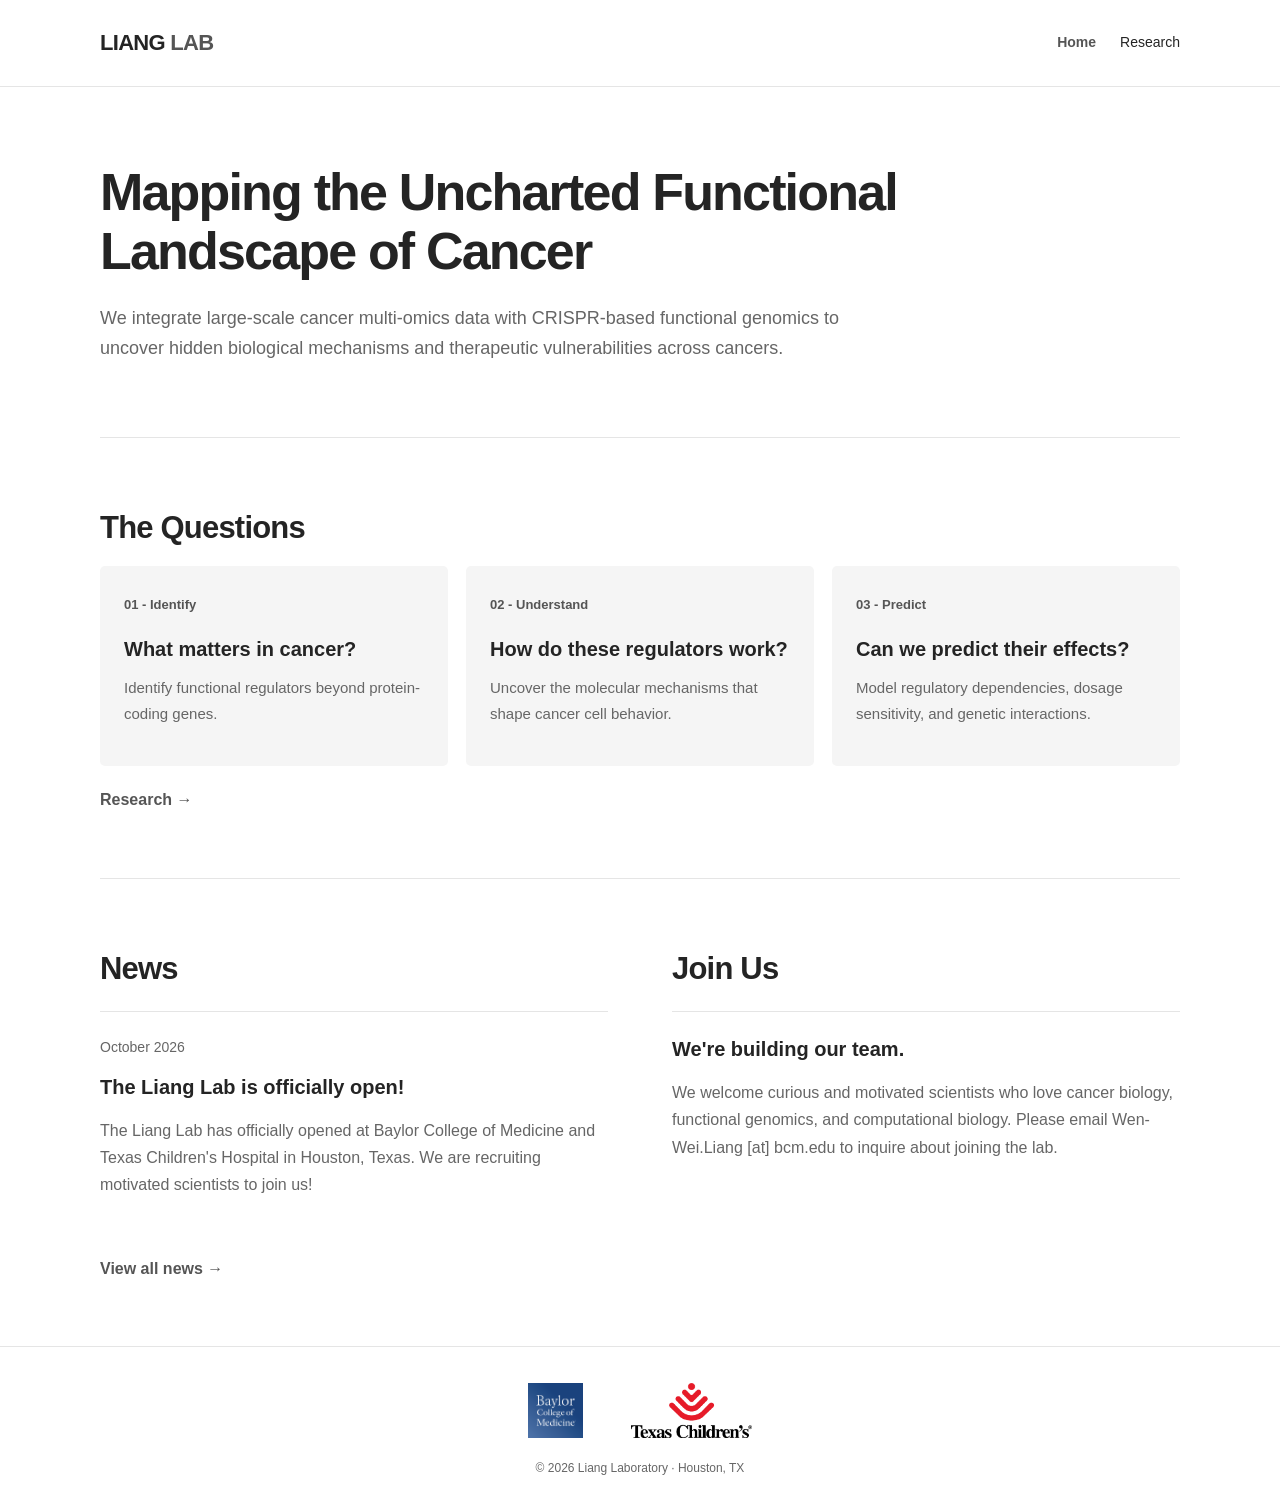
==== index.html @ f44374d0 "update research page" ====
<!doctype html>
<html lang="en">

<head>
    <meta charset="utf-8">
    <meta name="viewport" content="width=device-width,initial-scale=1">
    <meta name="description"
        content="Liang Laboratory studies the regulatory landscape of cancer using functional genomics and large-scale data.">
    <title>Functional Cancer Genomics | Liang Lab</title>
    <link rel="stylesheet" href="style.css?v=5">
</head>

<body>
    <header>
        <div class="wrap nav"><a class="brand" href="index.html">LIANG <span>LAB</span></a>
            <nav aria-label="Main navigation">
                <a href="index.html" aria-current="page">Home</a>
                <a href="research.html">Research</a>
            </nav>
        </div>
    </header>
    <main class="wrap">
        <div class="hero">
            <h1>Mapping the Uncharted Functional Landscape of Cancer</h1>
            <p class="intro">We integrate large-scale cancer multi-omics data with CRISPR-based functional genomics to
                uncover hidden biological mechanisms and therapeutic vulnerabilities across cancers.</p>
        </div>
        <section>
            <h2>The Questions</h2>

            <div class="cards">
                <article class="card">
                    <div class="number">01 - Identify</div>
                    <h3>What matters in cancer?</h3>
                    <p>Identify functional regulators beyond protein-coding genes.</p>
                </article>

                <article class="card">
                    <div class="number">02 - Understand</div>
                    <h3>How do these regulators work?</h3>
                    <p>Uncover the molecular mechanisms that shape cancer cell behavior.</p>
                </article>

                <article class="card">
                    <div class="number">03 - Predict</div>
                    <h3>Can we predict their effects?</h3>
                    <p>Model regulatory dependencies, dosage sensitivity, and genetic interactions.</p>
                </article>
            </div>
            <a class="link" href="research.html">Research →</a>
        </section>
        <section class="home-bottom">
            <div class="home-column">
                <h2>News</h2>
                <div id="latest-news"></div>
                <a class="link" href="news.html">
                    View all news →
                </a>
            </div>

            <div class="home-column">
                <h2>Join Us</h2>
                <h3>We're building our team.</h3>
                <p>
                    We welcome curious and motivated scientists who love cancer biology, functional genomics, and
                    computational biology. Please email Wen-Wei.Liang [at] bcm.edu to inquire about joining the lab.
                </p>
            </div>
        </section>
    </main>

    <footer class="site-footer">
        <div class="wrap footer-content">

            <div class="footer-logos">
                <a href="https://www.bcm.edu/" target="_blank" rel="noopener noreferrer">
                    <img src="images/logo/bcm.png" alt="Baylor College of Medicine">
                </a>

                <a href="https://www.texaschildrens.org/" target="_blank" rel="noopener noreferrer">
                    <img src="images/logo/tch.png" alt="Texas Children's Hospital">
                </a>
            </div>

            <p class="footer-copyright">
                © 2026 Liang Laboratory · Houston, TX
            </p>

        </div>
    </footer>
    <script src="news.js"></script>

</body>

</html>
---- style.css ----
:root {
    /* Original green theme
  --ink: #24302b;
  --muted: #66736c;
  --green: #367a5a;
  --line: #e5ebe7;
  --soft: #f5f8f6;
  */

    /* New grayscale theme */
    --ink: #242424;
    --muted: #666666;
    --green: #555555;
    --line: #e5e5e5;
    --soft: #f5f5f5;
}


* {
    box-sizing: border-box
}

html {
    scroll-behavior: auto
}

body {
    margin: 0;
    font-family: "Helvetica Neue", Helvetica, Arial, sans-serif;
    color: var(--ink);
    background: #fff;
    line-height: 1.7
}

a {
    color: inherit;
    text-decoration: none
}

a:hover,
a:focus-visible {
    color: var(--green);
    text-decoration: underline;
    text-underline-offset: 5px
}

.wrap {
    width: min(1080px, calc(100% - 48px));
    margin: auto
}

header {
    border-bottom: 1px solid var(--line)
}

.nav {
    display: flex;
    align-items: center;
    justify-content: space-between;
    gap: 20px;
    min-height: 86px
}

.brand {
    font-size: 22px;
    font-weight: 750;
    letter-spacing: -.7px;
    white-space: nowrap
}

.brand span,
.eyebrow,
.link,
.number {
    color: var(--green)
}

nav {
    display: flex;
    gap: 24px;
    flex-wrap: wrap;
    font-size: 14px
}

nav a[aria-current=page] {
    color: var(--green);
    font-weight: 700
}

.hero {
    padding: 60px 0 55px;
    max-width: 870px
}

.eyebrow {
    text-transform: uppercase;
    letter-spacing: 2px;
    font-size: 12px;
    font-weight: 700
}

h1 {
    font-size: clamp(34px, 4.5vw, 52px);
    line-height: 1.13;
    letter-spacing: -0.035em;
    font-weight: 650;
    margin: 16px 0 22px
}

.intro {
    font-size: 18px;
    color: var(--muted);
    max-width: 760px
}

.link {
    display: inline-block;
    margin-top: 20px;
    font-weight: 650
}

section {
    padding: 64px 0;
    border-top: 1px solid var(--line)
}

h2 {
    font-size: 31px;
    letter-spacing: -.8px;
    margin: 0 0 12px
}

h3 {
    font-size: 20px;
    line-height: 1.35;
    margin: 0 0 12px
}

.section-desc,
.body-copy {
    color: var(--muted);
    max-width: 780px
}

.section-desc {
    margin: 0 0 32px
}

.cards {
    display: grid;
    grid-template-columns: repeat(3, minmax(0, 1fr));
    gap: 18px
}

.card {
    background: var(--soft);
    padding: 28px 24px;
    border-radius: 5px;
    min-height: 200px
}

.number {
    font-size: 13px;
    font-weight: 700;
    margin-bottom: 20px
}

.card p {
    color: var(--muted);
    font-size: 15px;
    margin: 0
}

.stack {
    display: grid;
    gap: 28px;
    max-width: 820px
}

.entry {
    padding-bottom: 26px;
    border-bottom: 1px solid var(--line)
}

.entry:last-child {
    border-bottom: 0
}

.entry p {
    color: var(--muted);
    margin: 0 0 12px
}

.tag {
    font-size: 12px;
    letter-spacing: 1px;
    text-transform: uppercase;
    color: var(--green);
    font-weight: 700
}

.note {
    background: var(--soft);
    padding: 22px 26px;
    border-left: 3px solid var(--green);
    color: var(--muted);
    max-width: 800px
}

.small {
    font-size: 14px;
    color: var(--muted)
}

footer {
    border-top: 1px solid var(--line);
    padding: 30px 0 48px;
    font-size: 13px;
    color: var(--muted)
}

@media(max-width:750px) {
    .nav {
        align-items: flex-start;
        flex-direction: column;
        padding: 20px 0
    }

    nav {
        gap: 12px 18px
    }

    .hero {
        padding: 72px 0
    }

    h1 {
        letter-spacing: -1.2px
    }

    .intro {
        font-size: 17px
    }

    .cards {
        grid-template-columns: 1fr
    }

    section {
        padding: 46px 0
    }
}


/* Homepage: News and Join Us */
.home-bottom {
    display: grid;
    grid-template-columns: 1fr 1fr;
    gap: 64px;
}

.home-column h2 {
    border-bottom: 1px solid var(--line);
    padding-bottom: 16px;
    margin-bottom: 24px;
}

.home-column p {
    color: var(--muted);
}

/* Mobile layout */
@media (max-width: 750px) {
    .home-bottom {
        grid-template-columns: 1fr;
        gap: 40px;
    }
}


/* News photos */
.news-image {
    display: block;
    width: 100%;
    max-width: 600px;
    height: auto;
    border-radius: 4px;
    margin-top: 20px;
}

.news-item {
    margin-bottom: 36px;
}

/* Unified footer */

.site-footer {
    border-top: 1px solid var(--line);
    padding: 36px 0 28px;
}

.footer-content {
    display: flex;
    flex-direction: column;
    align-items: center;
    gap: 20px;
}

.footer-logos {
    display: flex;
    align-items: center;
    justify-content: center;
    gap: 48px;
}

.footer-logos a {
    display: flex;
    align-items: center;
    justify-content: center;
}

.footer-logos img {
    display: block;
    width: auto;
    height: auto;
    max-width: 160px;
    max-height: 55px;
    object-fit: contain;
}

.footer-copyright {
    margin: 0;
    font-size: 12px;
    color: var(--muted);
    text-align: center;
}

@media (max-width: 600px) {
    .site-footer {
        padding: 30px 0 24px;
    }

    .footer-logos {
        gap: 28px;
    }

    .footer-logos img {
        max-width: 130px;
        max-height: 45px;
    }
}
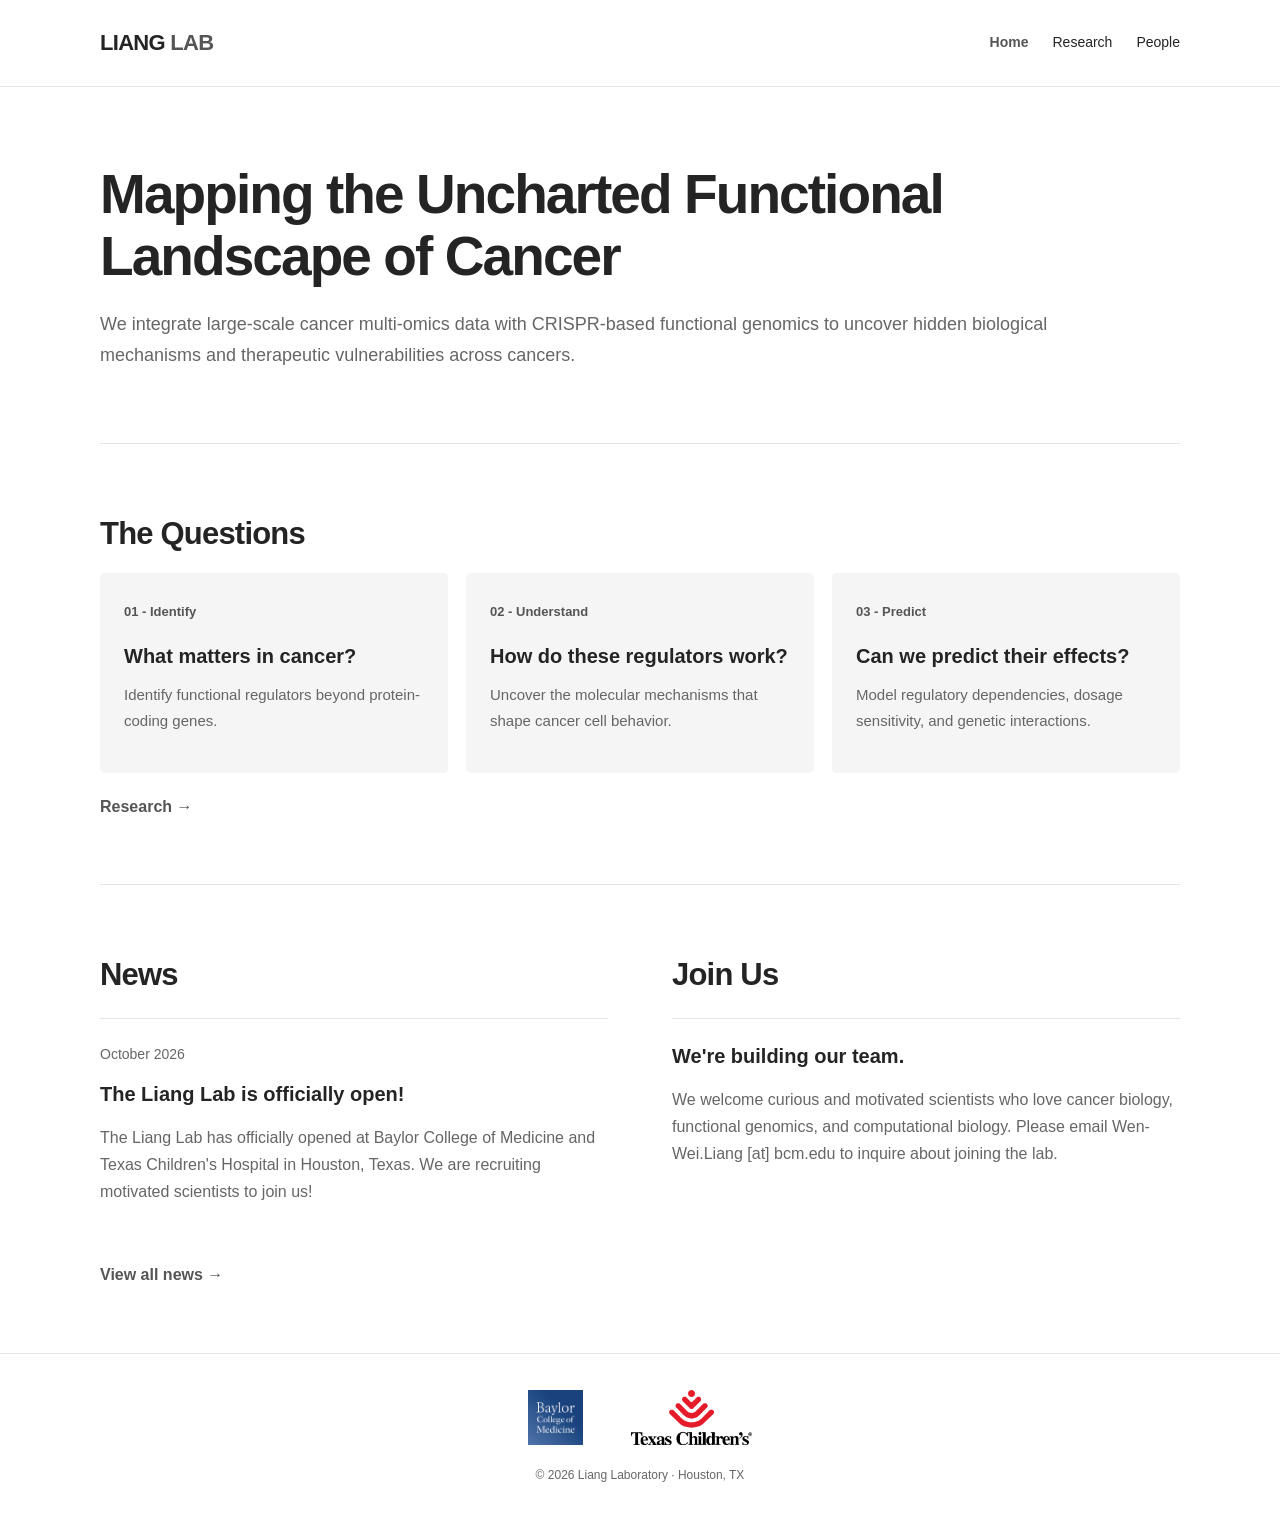
==== commit a637805d: "Add people page" ====
--- a/index.html
+++ b/index.html
@@ -16,6 +16,7 @@
             <nav aria-label="Main navigation">
                 <a href="index.html" aria-current="page">Home</a>
                 <a href="research.html">Research</a>
+                <a href="people.html">People</a>
             </nav>
         </div>
     </header>
--- a/style.css
+++ b/style.css
@@ -89,7 +89,7 @@
 
 .hero {
     padding: 60px 0 55px;
-    max-width: 870px
+    max-width: 1000px
 }
 
 .eyebrow {
@@ -100,7 +100,7 @@
 }
 
 h1 {
-    font-size: clamp(34px, 4.5vw, 52px);
+    font-size: clamp(36px, 4.5vw, 55px);
     line-height: 1.13;
     letter-spacing: -0.035em;
     font-weight: 650;
@@ -110,7 +110,7 @@
 .intro {
     font-size: 18px;
     color: var(--muted);
-    max-width: 760px
+    max-width: 1000px
 }
 
 .link {
@@ -139,7 +139,7 @@
 .section-desc,
 .body-copy {
     color: var(--muted);
-    max-width: 780px
+    max-width: 1000px
 }
 
 .section-desc {
@@ -348,4 +348,124 @@
         max-width: 130px;
         max-height: 45px;
     }
+}
+
+
+/* ==================================
+   People Page
+   ================================== */
+
+.people-profile {
+    display: grid;
+    grid-template-columns: 260px minmax(0, 1fr);
+    gap: 56px;
+    align-items: start;
+}
+
+/* Left: Photo */
+
+.people-photo {
+    width: 100%;
+}
+
+.people-photo img {
+    display: block;
+    width: 100%;
+    aspect-ratio: 1 / 1;
+    object-fit: cover;
+    object-position: center;
+    border-radius: 50%;
+}
+
+/* Left: Name and affiliation */
+
+.people-info {
+    margin-top: 24px;
+    text-align: center;
+}
+
+.people-info h2 {
+    font-size: 22px;
+    font-weight: 650;
+    letter-spacing: -0.03em;
+    line-height: 1.3;
+    margin: 0 0 8px;
+}
+
+.people-role {
+    font-size: 14px;
+    font-weight: 600;
+    color: var(--ink);
+    margin: 0;
+}
+
+.people-affiliation {
+    margin-top: 20px;
+    padding-top: 16px;
+    border-top: 1px solid var(--line);
+}
+
+.people-affiliation p {
+    font-size: 13px;
+    line-height: 1.5;
+    color: var(--muted);
+    margin: 0 0 5px;
+}
+
+/* Right: Biography */
+
+.people-bio {
+    min-width: 0;
+}
+
+.people-bio p {
+    font-size: 17px;
+    line-height: 1.7;
+    color: var(--muted);
+    margin: 0 0 20px;
+    text-align: justify;
+    hyphens: none;
+}
+
+/* Optional: Profile links */
+
+.people-links {
+    display: flex;
+    justify-content: center;
+    gap: 20px;
+    margin-top: 24px;
+    font-size: 14px;
+}
+
+.people-links a {
+    color: var(--muted);
+    text-decoration: none;
+    border-bottom: 1px solid var(--line);
+}
+
+.people-links a:hover {
+    color: var(--ink);
+}
+
+/* Mobile */
+
+@media (max-width: 750px) {
+    .people-profile {
+        grid-template-columns: 1fr;
+        gap: 32px;
+    }
+
+    .people-photo {
+        max-width: 280px;
+        margin: 0 auto;
+    }
+
+    .people-bio {
+        width: 100%;
+    }
+
+    .people-bio p {
+        text-align: left;
+        hyphens: none;
+    }
 }
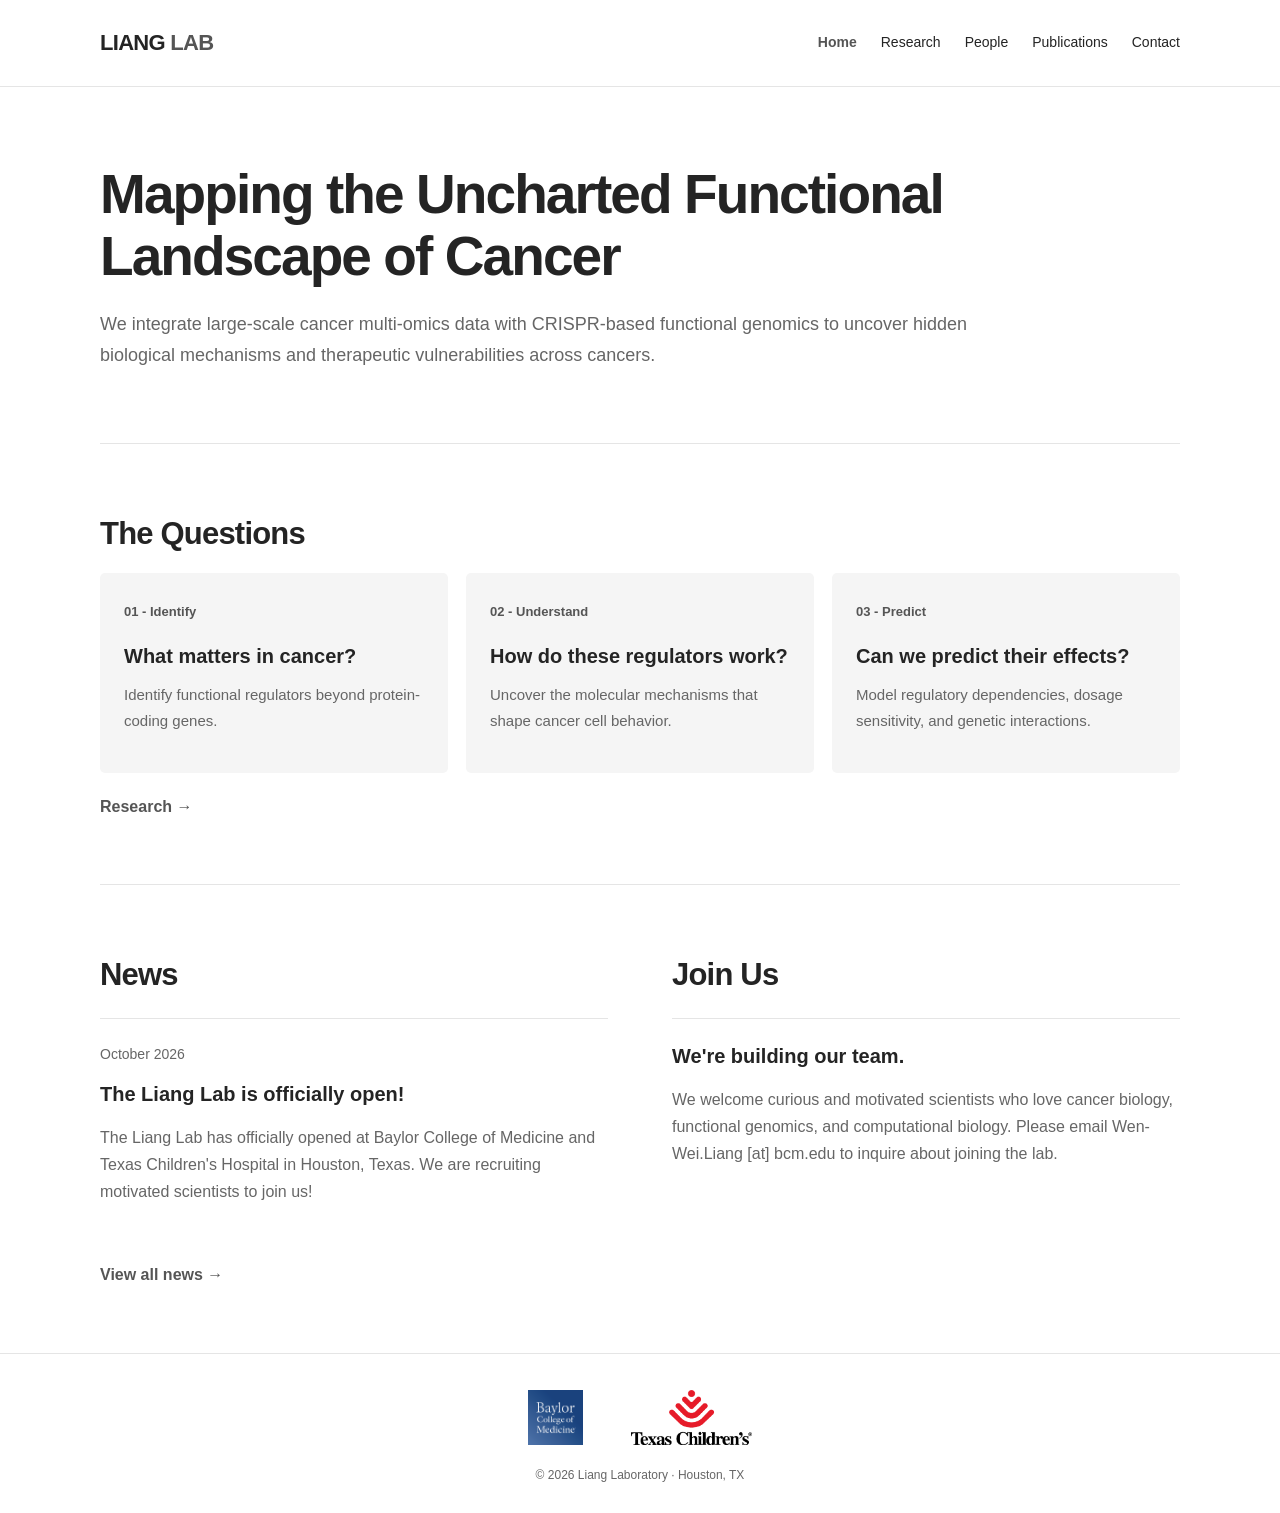
==== commit 3dd90e71: "update navigation" ====
--- a/index.html
+++ b/index.html
@@ -16,7 +16,8 @@
             <nav aria-label="Main navigation">
                 <a href="index.html" aria-current="page">Home</a>
                 <a href="research.html">Research</a>
-                <a href="people.html">People</a>
+                <a href="people.html">People</a><a href="publications.html">Publications</a><a
+                    href="contact.html">Contact</a>
             </nav>
         </div>
     </header>
--- a/style.css
+++ b/style.css
@@ -89,7 +89,7 @@
 
 .hero {
     padding: 60px 0 55px;
-    max-width: 1000px
+    max-width: 900px
 }
 
 .eyebrow {
@@ -110,7 +110,7 @@
 .intro {
     font-size: 18px;
     color: var(--muted);
-    max-width: 1000px
+    max-width: 900px
 }
 
 .link {
@@ -139,7 +139,7 @@
 .section-desc,
 .body-copy {
     color: var(--muted);
-    max-width: 1000px
+    max-width: 900px
 }
 
 .section-desc {
@@ -174,7 +174,7 @@
 .stack {
     display: grid;
     gap: 28px;
-    max-width: 820px
+    max-width: 900px
 }
 
 .entry {
@@ -204,7 +204,7 @@
     padding: 22px 26px;
     border-left: 3px solid var(--green);
     color: var(--muted);
-    max-width: 800px
+    max-width: 900px
 }
 
 .small {
@@ -388,28 +388,26 @@
     font-size: 22px;
     font-weight: 650;
     letter-spacing: -0.03em;
-    line-height: 1.3;
-    margin: 0 0 8px;
-}
-
-.people-role {
+    margin: 0 0 16px;
+}
+
+.people-appointment p {
+    font-size: 13px;
+    line-height: 1.5;
+    color: var(--muted);
+    margin: 0 0 4px;
+}
+
+.people-appointment .people-role {
     font-size: 14px;
     font-weight: 600;
     color: var(--ink);
-    margin: 0;
-}
-
-.people-affiliation {
-    margin-top: 20px;
+}
+
+.people-scholar {
+    margin-top: 16px;
     padding-top: 16px;
     border-top: 1px solid var(--line);
-}
-
-.people-affiliation p {
-    font-size: 13px;
-    line-height: 1.5;
-    color: var(--muted);
-    margin: 0 0 5px;
 }
 
 /* Right: Biography */
@@ -468,4 +466,82 @@
         text-align: left;
         hyphens: none;
     }
+}
+
+
+/* Position cards */
+
+.positions-grid {
+    display: grid;
+    grid-template-columns: repeat(2, minmax(0, 1fr));
+    gap: 20px;
+}
+
+.position-card {
+    display: flex;
+    flex-direction: column;
+    padding: 28px;
+    border: 1px solid var(--line, #e5e5e5);
+    border-radius: 12px;
+    background: #fff;
+    transition: border-color 0.2s ease;
+}
+
+.position-card:hover {
+    border-color: #aaa;
+}
+
+.position-card h3 {
+    font-size: 19px;
+    font-weight: 600;
+    letter-spacing: -0.02em;
+    margin: 0 0 14px;
+}
+
+.position-card>p {
+    font-size: 15px;
+    line-height: 1.7;
+    color: var(--muted, #666);
+    margin: 0 0 24px;
+}
+
+.position-apply {
+    margin-top: auto;
+    padding-top: 18px;
+    border-top: 1px solid var(--line, #e5e5e5);
+}
+
+.position-apply span {
+    display: block;
+    font-size: 12px;
+    font-weight: 600;
+    color: var(--ink, #242424);
+    margin-bottom: 8px;
+}
+
+.position-apply p {
+    font-size: 14px;
+    line-height: 1.5;
+    color: var(--muted, #666);
+    margin: 0;
+}
+
+.positions-email {
+    margin-top: 28px;
+    font-size: 15px;
+    line-height: 1.7;
+    color: var(--muted, #666);
+}
+
+/* Mobile */
+
+@media (max-width: 650px) {
+    .positions-grid {
+        grid-template-columns: 1fr;
+        gap: 16px;
+    }
+
+    .position-card {
+        padding: 24px;
+    }
 }
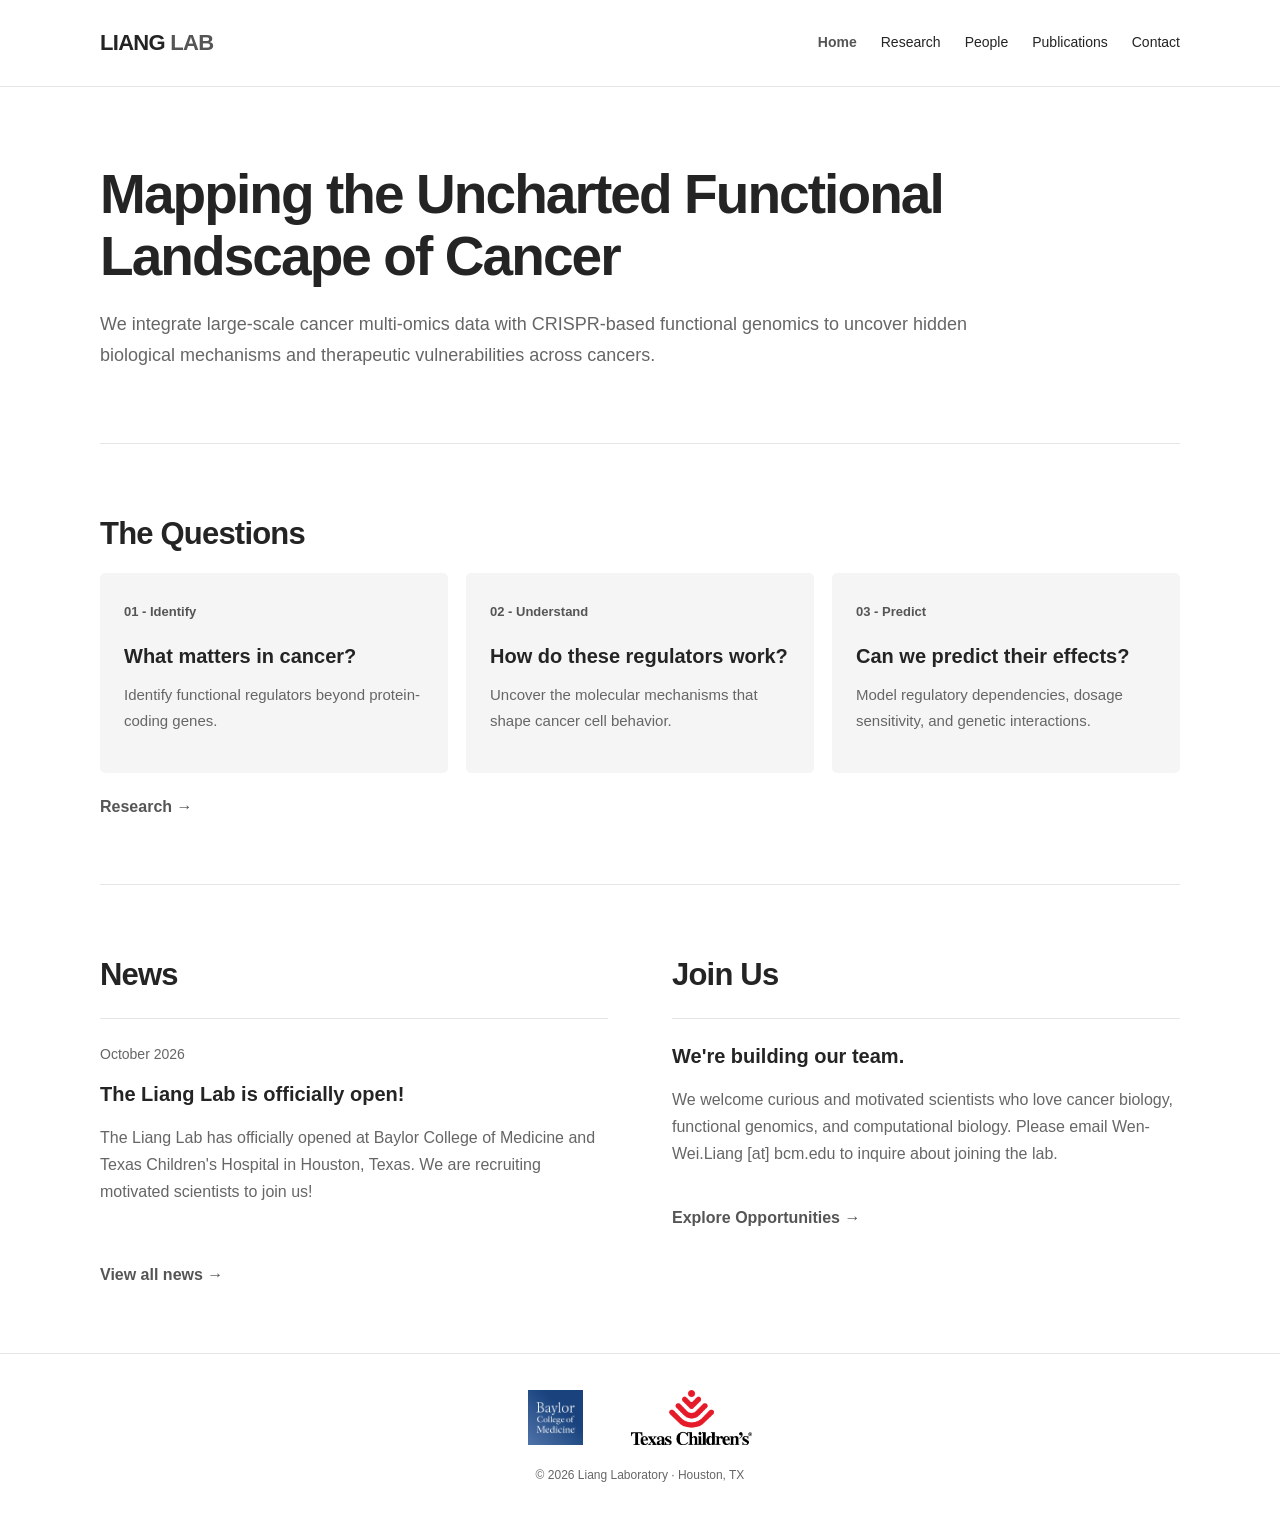
==== commit cd83a2ee: "Update homepage" ====
--- a/index.html
+++ b/index.html
@@ -5,8 +5,11 @@
     <meta charset="utf-8">
     <meta name="viewport" content="width=device-width,initial-scale=1">
     <meta name="description"
-        content="Liang Laboratory studies the regulatory landscape of cancer using functional genomics and large-scale data.">
-    <title>Functional Cancer Genomics | Liang Lab</title>
+        content="The Liang Laboratory at Baylor College of Medicine and Texas Children's Hospital studies cancer functional genomics, long noncoding RNAs, CRISPR screening, and therapeutic vulnerabilities.">
+    <title>Functional Cancer Genomics | Liang Lab | Wen-Wei Liang | Baylor College of Medicine | Texas Children's
+        Hospital</title>
+
+    <link rel="canonical" href="https://thelianglab.org/">
     <link rel="stylesheet" href="style.css?v=5">
 </head>
 
@@ -67,6 +70,9 @@
                     We welcome curious and motivated scientists who love cancer biology, functional genomics, and
                     computational biology. Please email Wen-Wei.Liang [at] bcm.edu to inquire about joining the lab.
                 </p>
+                <a href="contact.html#join" class="link">
+                    Explore Opportunities →
+                </a>
             </div>
         </section>
     </main>
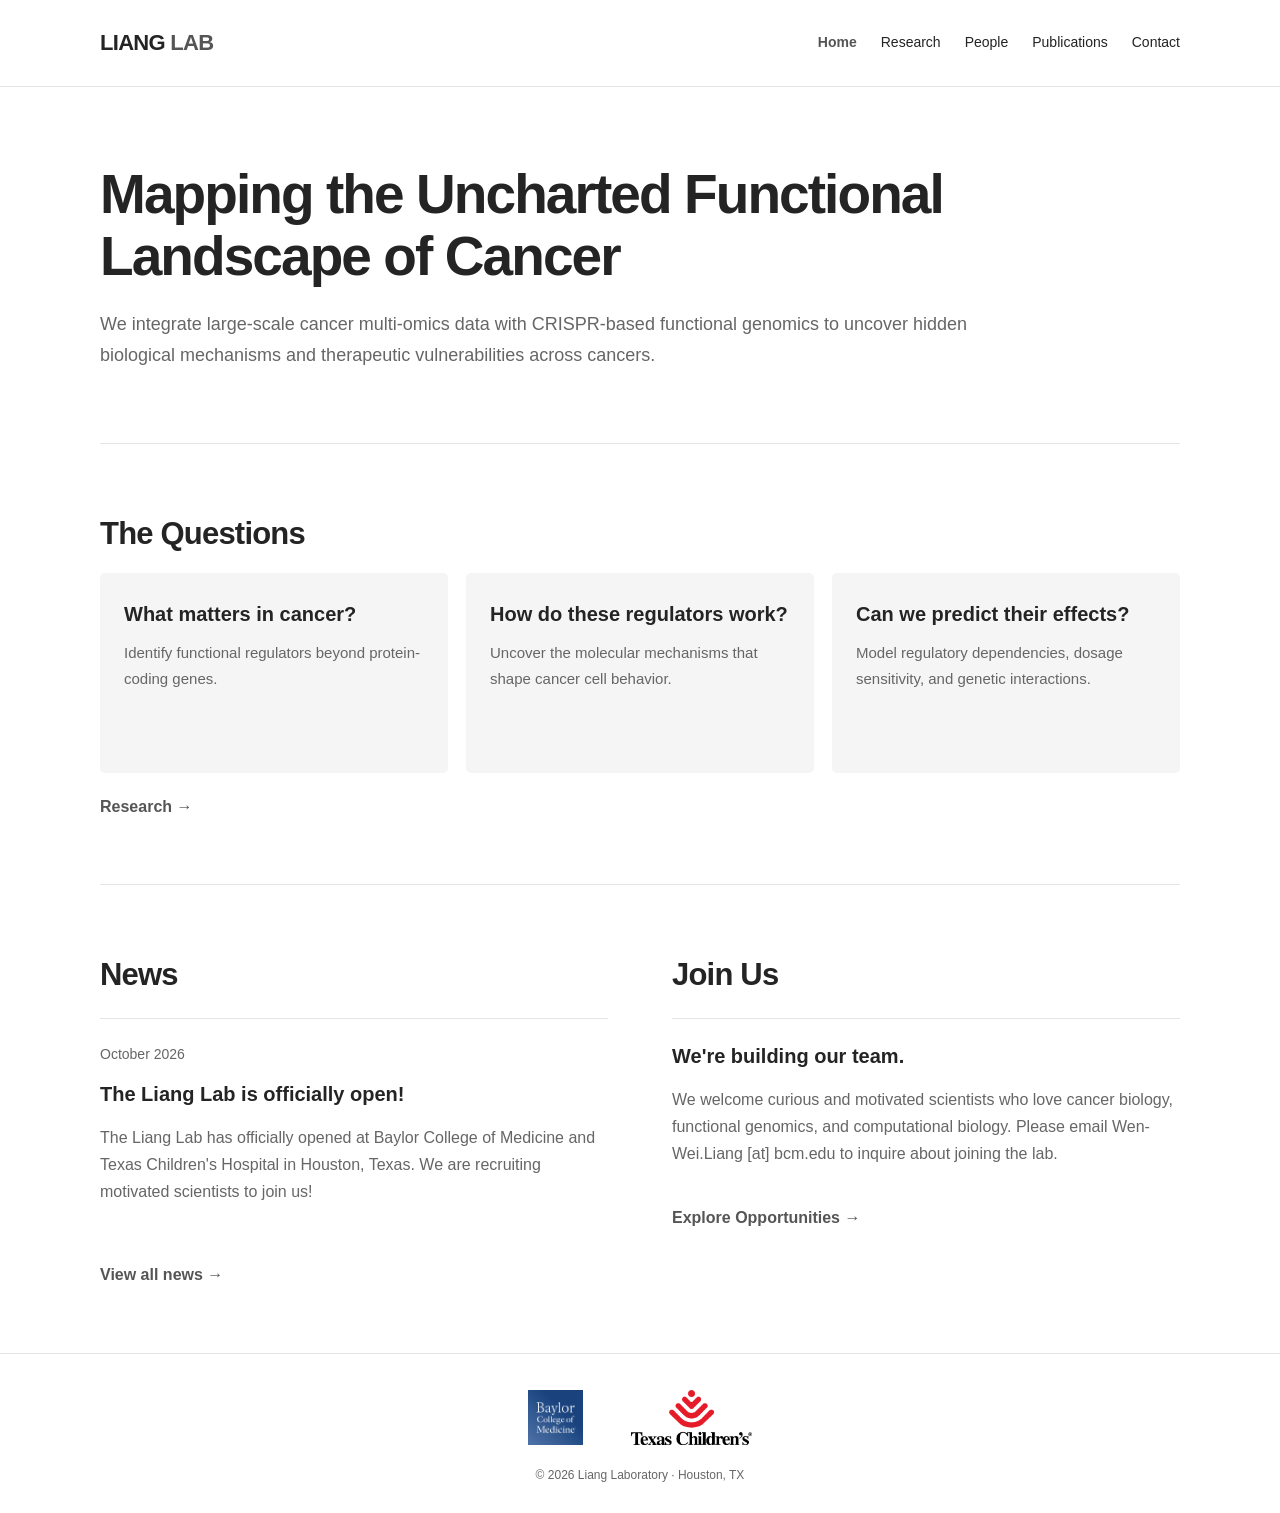
==== commit f7ddc1b2: "Remove captions" ====
--- a/index.html
+++ b/index.html
@@ -5,12 +5,49 @@
     <meta charset="utf-8">
     <meta name="viewport" content="width=device-width,initial-scale=1">
     <meta name="description"
-        content="The Liang Laboratory at Baylor College of Medicine and Texas Children's Hospital studies cancer functional genomics, long noncoding RNAs, CRISPR screening, and therapeutic vulnerabilities.">
-    <title>Functional Cancer Genomics | Liang Lab | Wen-Wei Liang | Baylor College of Medicine | Texas Children's
-        Hospital</title>
+        content="The Liang Lab at Baylor College of Medicine and Texas Children's Hospital studies cancer functional genomics, long noncoding RNAs, CRISPR screening, and therapeutic vulnerabilities.">
+    <title>Liang Lab | Wen-Wei Liang | Functional Cancer Genomics</title>
 
     <link rel="canonical" href="https://thelianglab.org/">
-    <link rel="stylesheet" href="style.css?v=5">
+    <link rel="stylesheet" href="style.css?v=6">
+    <script type="application/ld+json">
+{
+  "@context": "https://schema.org",
+  "@type": "ResearchOrganization",
+  "name": "Liang Laboratory",
+  "alternateName": "Liang Lab",
+  "url": "https://thelianglab.org/",
+  "description": "The Liang Laboratory studies cancer functional genomics, long noncoding RNAs, CRISPR-based perturbation screening, and therapeutic vulnerabilities.",
+  "founder": {
+    "@type": "Person",
+    "name": "Wen-Wei Liang",
+    "jobTitle": "Assistant Professor",
+    "affiliation": [
+      {
+        "@type": "Organization",
+        "name": "Baylor College of Medicine",
+        "url": "https://www.bcm.edu/"
+      },
+      {
+        "@type": "Organization",
+        "name": "Texas Children's Hospital",
+        "url": "https://www.texaschildrens.org/"
+      }
+    ]
+  },
+  "location": {
+    "@type": "Place",
+    "address": {
+      "@type": "PostalAddress",
+      "streetAddress": "1102 Bates Avenue",
+      "addressLocality": "Houston",
+      "addressRegion": "TX",
+      "postalCode": "77030",
+      "addressCountry": "US"
+    }
+  }
+}
+</script>
 </head>
 
 <body>
@@ -35,19 +72,16 @@
 
             <div class="cards">
                 <article class="card">
-                    <div class="number">01 - Identify</div>
                     <h3>What matters in cancer?</h3>
                     <p>Identify functional regulators beyond protein-coding genes.</p>
                 </article>
 
                 <article class="card">
-                    <div class="number">02 - Understand</div>
                     <h3>How do these regulators work?</h3>
                     <p>Uncover the molecular mechanisms that shape cancer cell behavior.</p>
                 </article>
 
                 <article class="card">
-                    <div class="number">03 - Predict</div>
                     <h3>Can we predict their effects?</h3>
                     <p>Model regulatory dependencies, dosage sensitivity, and genetic interactions.</p>
                 </article>
--- a/style.css
+++ b/style.css
@@ -480,10 +480,9 @@
 .position-card {
     display: flex;
     flex-direction: column;
-    padding: 28px;
-    border: 1px solid var(--line, #e5e5e5);
-    border-radius: 12px;
-    background: #fff;
+    padding: 28px 24px;
+    border-radius: 5px;
+    background: var(--soft);
     transition: border-color 0.2s ease;
 }
 
@@ -501,8 +500,8 @@
 .position-card>p {
     font-size: 15px;
     line-height: 1.7;
-    color: var(--muted, #666);
-    margin: 0 0 24px;
+    color: var(--muted);
+    margin: 0;
 }
 
 .position-apply {
@@ -544,4 +543,17 @@
     .position-card {
         padding: 24px;
     }
+}
+
+.photo-credit {
+    margin: 10px 0 0;
+    font-size: 12px;
+    color: var(--muted);
+    text-align: center;
+}
+
+.photo-credit a {
+    color: inherit;
+    text-decoration: underline;
+    text-underline-offset: 3px;
 }
